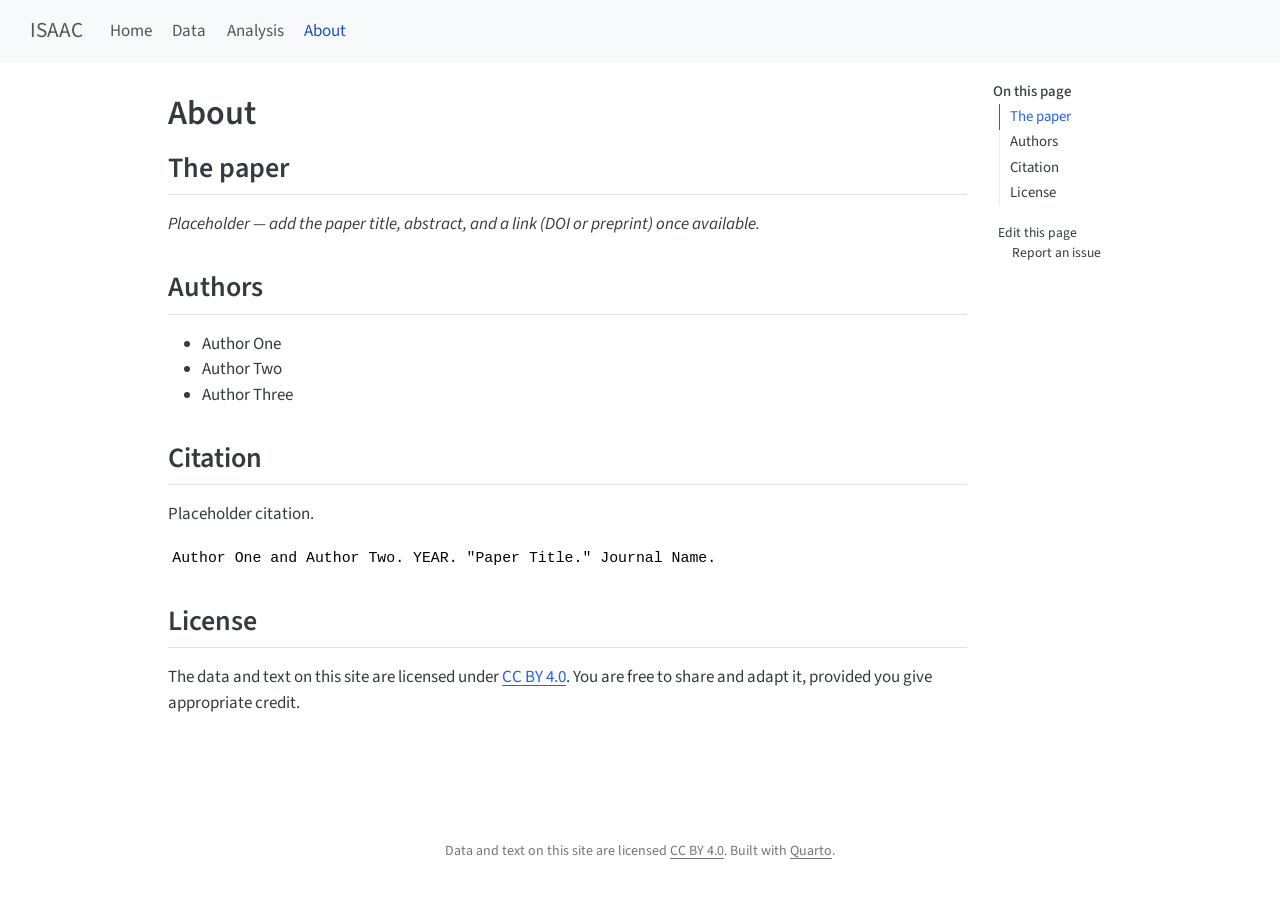
==== about.html @ baa16185 "Built site for gh-pages" ====
<!DOCTYPE html>
<html xmlns="http://www.w3.org/1999/xhtml" lang="en" xml:lang="en"><head>

<meta charset="utf-8">
<meta name="generator" content="quarto-1.10.19">

<meta name="viewport" content="width=device-width, initial-scale=1.0, user-scalable=yes">


<title>About – ISAAC</title>
<style>
/* Default styles provided by pandoc.
** See https://pandoc.org/MANUAL.html#variables-for-html for config info.
*/
span.smallcaps{font-variant: small-caps;}
div.columns{display: flex; gap: 1.5em;}
div.column{flex: auto;}
@media screen {
div.columns{gap: min(4vw, 1.5em);}
div.column{overflow-x: auto;}
}
div.hanging-indent{margin-left: 1.5em; text-indent: -1.5em;}
ul.task-list{list-style: none;}
ul.task-list li input[type="checkbox"] {
  width: 0.8em;
  margin: 0 0.8em 0.2em -1em; /* quarto-specific, see https://github.com/quarto-dev/quarto-cli/issues/4556 */ 
  vertical-align: middle;
}
</style>


<script src="site_libs/quarto-nav/quarto-nav.js"></script>
<script src="site_libs/quarto-nav/headroom.min.js"></script>
<script src="site_libs/clipboard/clipboard.min.js"></script>
<script src="site_libs/quarto-search/autocomplete.umd.js"></script>
<script src="site_libs/quarto-search/fuse.min.js"></script>
<script src="site_libs/quarto-search/quarto-search.js"></script>
<meta name="quarto:offset" content="./">
<script src="site_libs/quarto-html/quarto.js" type="module"></script>
<script src="site_libs/quarto-html/tabsets/tabsets.js" type="module"></script>
<script src="site_libs/quarto-html/popper.min.js"></script>
<script src="site_libs/quarto-html/tippy.umd.min.js"></script>
<script src="site_libs/quarto-html/anchor.min.js"></script>
<link href="site_libs/quarto-html/tippy.css" rel="stylesheet">
<link href="site_libs/quarto-html/quarto-syntax-highlighting-bf27225e3a48a9273f3daa8f8e829971.css" rel="stylesheet" id="quarto-text-highlighting-styles">
<script src="site_libs/bootstrap/bootstrap.min.js"></script>
<link href="site_libs/bootstrap/bootstrap-icons.css" rel="stylesheet">
<link href="site_libs/bootstrap/bootstrap-a14d652b86e00f03abd5043129e363d4.min.css" rel="stylesheet" append-hash="true" id="quarto-bootstrap" data-mode="light">
<script id="quarto-search-options" type="application/json">{
  "location": "navbar",
  "copy-button": false,
  "collapse-after": 3,
  "panel-placement": "end",
  "type": "overlay",
  "limit": 50,
  "keyboard-shortcut": [
    "f",
    "/",
    "s"
  ],
  "show-item-context": false,
  "language": {
    "search-no-results-text": "No results",
    "search-matching-documents-text": "matching documents",
    "search-copy-link-title": "Copy link to search",
    "search-hide-matches-text": "Hide additional matches",
    "search-more-match-text": "more match in this document",
    "search-more-matches-text": "more matches in this document",
    "search-clear-button-title": "Clear",
    "search-text-placeholder": "",
    "search-detached-cancel-button-title": "Cancel",
    "search-submit-button-title": "Submit",
    "search-label": "Search"
  }
}</script>


<link rel="stylesheet" href="styles.css">
</head>

<body class="nav-fixed quarto-light">

<div id="quarto-search-results"></div>
  <header id="quarto-header" class="headroom fixed-top">
    <nav class="navbar navbar-expand-lg " data-bs-theme="dark">
      <div class="navbar-container container-fluid">
      <div class="navbar-brand-container mx-auto">
    <a class="navbar-brand" href="./index.html">
    <span class="navbar-title">ISAAC</span>
    </a>
  </div>
            <div id="quarto-search" class="" title="Search"></div>
          <button class="navbar-toggler" type="button" data-bs-toggle="collapse" data-bs-target="#navbarCollapse" aria-controls="navbarCollapse" role="menu" aria-expanded="false" aria-label="Toggle navigation" onclick="if (window.quartoToggleHeadroom) { window.quartoToggleHeadroom(); }">
  <span class="navbar-toggler-icon"></span>
</button>
          <div class="collapse navbar-collapse" id="navbarCollapse">
            <ul class="navbar-nav navbar-nav-scroll me-auto">
  <li class="nav-item">
    <a class="nav-link" href="./index.html"> 
<span class="menu-text">Home</span></a>
  </li>  
  <li class="nav-item">
    <a class="nav-link" href="./data.html"> 
<span class="menu-text">Data</span></a>
  </li>  
  <li class="nav-item">
    <a class="nav-link" href="./analysis.html"> 
<span class="menu-text">Analysis</span></a>
  </li>  
  <li class="nav-item">
    <a class="nav-link active" href="./about.html" aria-current="page"> 
<span class="menu-text">About</span></a>
  </li>  
</ul>
            <ul class="navbar-nav navbar-nav-scroll ms-auto">
  <li class="nav-item compact">
    <a class="nav-link" href="https://github.com/KevinNavarreteParra/isaac_data"> <i class="bi bi-github" role="img" aria-label="GitHub repository">
</i> 
<span class="menu-text"></span></a>
  </li>  
</ul>
          </div> <!-- /navcollapse -->
            <div class="quarto-navbar-tools">
</div>
      </div> <!-- /container-fluid -->
    </nav>
</header>
<!-- content -->
<div id="quarto-content" class="quarto-container page-columns page-rows-contents page-layout-article page-navbar">
<!-- sidebar -->
<!-- margin-sidebar -->
    <div id="quarto-margin-sidebar" class="sidebar margin-sidebar">
        <nav id="TOC" role="doc-toc" class="toc-active">
    <h2 id="toc-title">On this page</h2>
   
  <ul>
  <li><a href="#the-paper" id="toc-the-paper" class="nav-link active" data-scroll-target="#the-paper">The paper</a></li>
  <li><a href="#authors" id="toc-authors" class="nav-link" data-scroll-target="#authors">Authors</a></li>
  <li><a href="#citation" id="toc-citation" class="nav-link" data-scroll-target="#citation">Citation</a></li>
  <li><a href="#license" id="toc-license" class="nav-link" data-scroll-target="#license">License</a></li>
  </ul>
<div class="toc-actions"><ul><li><a href="https://github.com/isaac-dataset/isaac-dataset.github.io/edit/main/about.qmd" class="toc-action"><i class="bi bi-github"></i>Edit this page</a></li><li><a href="https://github.com/isaac-dataset/isaac-dataset.github.io/issues/new" class="toc-action"><i class="bi empty"></i>Report an issue</a></li></ul></div></nav>
    </div>
<!-- main -->
<main class="content" id="quarto-document-content">

<header id="title-block-header" class="quarto-title-block default">
<div class="quarto-title">
<h1 class="title">About</h1>
</div>



<div class="quarto-title-meta">

    
  
    
  </div>
  


</header>


<section id="the-paper" class="level2">
<h2 class="anchored" data-anchor-id="the-paper">The paper</h2>
<p><em>Placeholder — add the paper title, abstract, and a link (DOI or preprint) once available.</em></p>
</section>
<section id="authors" class="level2">
<h2 class="anchored" data-anchor-id="authors">Authors</h2>
<ul>
<li>Author One</li>
<li>Author Two</li>
<li>Author Three</li>
</ul>
</section>
<section id="citation" class="level2">
<h2 class="anchored" data-anchor-id="citation">Citation</h2>
<p>Placeholder citation.</p>
<pre><code>Author One and Author Two. YEAR. "Paper Title." Journal Name.</code></pre>
</section>
<section id="license" class="level2">
<h2 class="anchored" data-anchor-id="license">License</h2>
<p>The data and text on this site are licensed under <a href="https://creativecommons.org/licenses/by/4.0/">CC BY 4.0</a>. You are free to share and adapt it, provided you give appropriate credit.</p>


</section>

</main> <!-- /main -->
<script id="quarto-html-after-body" type="application/javascript">
  window.document.addEventListener("DOMContentLoaded", function (event) {
    const icon = "";
    const anchorJS = new window.AnchorJS();
    anchorJS.options = {
      placement: 'right',
      icon: icon
    };
    anchorJS.add('.anchored');
    const isCodeAnnotation = (el) => {
      for (const clz of el.classList) {
        if (clz.startsWith('code-annotation-')) {                     
          return true;
        }
      }
      return false;
    }
    const onCopySuccess = function(e) {
      // button target
      const button = e.trigger;
      // don't keep focus
      button.blur();
      // flash "checked"
      button.classList.add('code-copy-button-checked');
      var currentTitle = button.getAttribute("title");
      button.setAttribute("title", "Copied!");
      let tooltip;
      if (window.bootstrap) {
        button.setAttribute("data-bs-toggle", "tooltip");
        button.setAttribute("data-bs-placement", "left");
        button.setAttribute("data-bs-title", "Copied!");
        tooltip = new bootstrap.Tooltip(button, 
          { trigger: "manual", 
            customClass: "code-copy-button-tooltip",
            offset: [0, -8]});
        tooltip.show();    
      }
      setTimeout(function() {
        if (tooltip) {
          tooltip.hide();
          button.removeAttribute("data-bs-title");
          button.removeAttribute("data-bs-toggle");
          button.removeAttribute("data-bs-placement");
        }
        button.setAttribute("title", currentTitle);
        button.classList.remove('code-copy-button-checked');
      }, 1000);
      // clear code selection
      e.clearSelection();
    }
    const getTextToCopy = function(trigger) {
      const outerScaffold = trigger.parentElement.cloneNode(true);
      const codeEl = outerScaffold.querySelector('code');
      for (const childEl of codeEl.children) {
        if (isCodeAnnotation(childEl)) {
          childEl.remove();
        }
      }
      return codeEl.innerText;
    }
    const clipboard = new window.ClipboardJS('.code-copy-button:not([data-in-quarto-modal])', {
      text: getTextToCopy
    });
    clipboard.on('success', onCopySuccess);
    if (window.document.getElementById('quarto-embedded-source-code-modal')) {
      const clipboardModal = new window.ClipboardJS('.code-copy-button[data-in-quarto-modal]', {
        text: getTextToCopy,
        container: window.document.getElementById('quarto-embedded-source-code-modal')
      });
      clipboardModal.on('success', onCopySuccess);
    }
      var localhostRegex = new RegExp(/^(?:http|https):\/\/localhost\:?[0-9]*\//);
      var mailtoRegex = new RegExp(/^mailto:/);
        var filterRegex = new RegExp("https:\/\/isaac-dataset\.github\.io\/");
      var isInternal = (href) => {
          return filterRegex.test(href) || localhostRegex.test(href) || mailtoRegex.test(href);
      }
      // Inspect non-navigation links and adorn them if external
     var links = window.document.querySelectorAll('a[href]:not(.nav-link):not(.navbar-brand):not(.toc-action):not(.sidebar-link):not(.sidebar-item-toggle):not(.pagination-link):not(.no-external):not([aria-hidden]):not(.dropdown-item):not(.quarto-navigation-tool):not(.about-link)');
      for (var i=0; i<links.length; i++) {
        const link = links[i];
        if (!isInternal(link.href)) {
          // undo the damage that might have been done by quarto-nav.js in the case of
          // links that we want to consider external
          if (link.dataset.originalHref !== undefined) {
            link.href = link.dataset.originalHref;
          }
        }
      }
    function tippyHover(el, contentFn, onTriggerFn, onUntriggerFn) {
      const config = {
        allowHTML: true,
        maxWidth: 500,
        delay: 100,
        arrow: false,
        appendTo: function(el) {
            return el.parentElement;
        },
        interactive: true,
        interactiveBorder: 10,
        theme: 'quarto',
        placement: 'bottom-start',
      };
      if (contentFn) {
        config.content = contentFn;
      }
      if (onTriggerFn) {
        config.onTrigger = onTriggerFn;
      }
      if (onUntriggerFn) {
        config.onUntrigger = onUntriggerFn;
      }
      window.tippy(el, config); 
    }
    const noterefs = window.document.querySelectorAll('a[role="doc-noteref"]');
    for (var i=0; i<noterefs.length; i++) {
      const ref = noterefs[i];
      tippyHover(ref, function() {
        // use id or data attribute instead here
        let href = ref.getAttribute('data-footnote-href') || ref.getAttribute('href');
        try { href = new URL(href).hash; } catch {}
        const id = href.replace(/^#\/?/, "");
        const note = window.document.getElementById(id);
        if (note) {
          return note.innerHTML;
        } else {
          return "";
        }
      });
    }
    const xrefs = window.document.querySelectorAll('a.quarto-xref');
    const processXRef = (id, note) => {
      // Strip column container classes
      const stripColumnClz = (el) => {
        el.classList.remove("page-full", "page-columns");
        if (el.children) {
          for (const child of el.children) {
            stripColumnClz(child);
          }
        }
      }
      stripColumnClz(note)
      if (id === null || id.startsWith('sec-')) {
        // Special case sections, only their first couple elements
        const container = document.createElement("div");
        if (note.children && note.children.length > 2) {
          container.appendChild(note.children[0].cloneNode(true));
          for (let i = 1; i < note.children.length; i++) {
            const child = note.children[i];
            if (child.tagName === "P" && child.innerText === "") {
              continue;
            } else {
              container.appendChild(child.cloneNode(true));
              break;
            }
          }
          if (window.Quarto?.typesetMath) {
            window.Quarto.typesetMath(container);
          }
          return container.innerHTML
        } else {
          if (window.Quarto?.typesetMath) {
            window.Quarto.typesetMath(note);
          }
          return note.innerHTML;
        }
      } else {
        // Remove any anchor links if they are present
        const anchorLink = note.querySelector('a.anchorjs-link');
        if (anchorLink) {
          anchorLink.remove();
        }
        if (window.Quarto?.typesetMath) {
          window.Quarto.typesetMath(note);
        }
        if (note.classList.contains("callout")) {
          return note.outerHTML;
        } else {
          return note.innerHTML;
        }
      }
    }
    for (var i=0; i<xrefs.length; i++) {
      const xref = xrefs[i];
      tippyHover(xref, undefined, function(instance) {
        instance.disable();
        let url = xref.getAttribute('href');
        let hash = undefined; 
        if (url.startsWith('#')) {
          hash = url;
        } else {
          try { hash = new URL(url).hash; } catch {}
        }
        if (hash) {
          const id = hash.replace(/^#\/?/, "");
          const note = window.document.getElementById(id);
          if (note !== null) {
            try {
              const html = processXRef(id, note.cloneNode(true));
              instance.setContent(html);
            } finally {
              instance.enable();
              instance.show();
            }
          } else {
            // See if we can fetch this
            fetch(url.split('#')[0])
            .then(res => res.text())
            .then(html => {
              const parser = new DOMParser();
              const htmlDoc = parser.parseFromString(html, "text/html");
              const note = htmlDoc.getElementById(id);
              if (note !== null) {
                const html = processXRef(id, note);
                instance.setContent(html);
              } 
            }).finally(() => {
              instance.enable();
              instance.show();
            });
          }
        } else {
          // See if we can fetch a full url (with no hash to target)
          // This is a special case and we should probably do some content thinning / targeting
          fetch(url)
          .then(res => res.text())
          .then(html => {
            const parser = new DOMParser();
            const htmlDoc = parser.parseFromString(html, "text/html");
            const note = htmlDoc.querySelector('main.content');
            if (note !== null) {
              // This should only happen for chapter cross references
              // (since there is no id in the URL)
              // remove the first header
              if (note.children.length > 0 && note.children[0].tagName === "HEADER") {
                note.children[0].remove();
              }
              const html = processXRef(null, note);
              instance.setContent(html);
            } 
          }).finally(() => {
            instance.enable();
            instance.show();
          });
        }
      }, function(instance) {
      });
    }
        let selectedAnnoteEl;
        const selectorForAnnotation = ( cell, annotation) => {
          let cellAttr = 'data-code-cell="' + cell + '"';
          let lineAttr = 'data-code-annotation="' +  annotation + '"';
          const selector = 'span[' + cellAttr + '][' + lineAttr + ']';
          return selector;
        }
        const selectCodeLines = (annoteEl) => {
          const doc = window.document;
          const targetCell = annoteEl.getAttribute("data-target-cell");
          const targetAnnotation = annoteEl.getAttribute("data-target-annotation");
          const annoteSpan = window.document.querySelector(selectorForAnnotation(targetCell, targetAnnotation));
          const lines = annoteSpan.getAttribute("data-code-lines").split(",");
          const lineIds = lines.map((line) => {
            return targetCell + "-" + line;
          })
          let top = null;
          let height = null;
          let parent = null;
          if (lineIds.length > 0) {
              //compute the position of the single el (top and bottom and make a div)
              const el = window.document.getElementById(lineIds[0]);
              top = el.offsetTop;
              height = el.offsetHeight;
              parent = el.parentElement.parentElement;
            if (lineIds.length > 1) {
              const lastEl = window.document.getElementById(lineIds[lineIds.length - 1]);
              const bottom = lastEl.offsetTop + lastEl.offsetHeight;
              height = bottom - top;
            }
            if (top !== null && height !== null && parent !== null) {
              // cook up a div (if necessary) and position it 
              let div = window.document.getElementById("code-annotation-line-highlight");
              if (div === null) {
                div = window.document.createElement("div");
                div.setAttribute("id", "code-annotation-line-highlight");
                div.style.position = 'absolute';
                parent.appendChild(div);
              }
              div.style.top = top - 2 + "px";
              div.style.height = height + 4 + "px";
              div.style.left = 0;
              let gutterDiv = window.document.getElementById("code-annotation-line-highlight-gutter");
              if (gutterDiv === null) {
                gutterDiv = window.document.createElement("div");
                gutterDiv.setAttribute("id", "code-annotation-line-highlight-gutter");
                gutterDiv.style.position = 'absolute';
                const codeCell = window.document.getElementById(targetCell);
                const gutter = codeCell.querySelector('.code-annotation-gutter');
                gutter.appendChild(gutterDiv);
              }
              gutterDiv.style.top = top - 2 + "px";
              gutterDiv.style.height = height + 4 + "px";
            }
            selectedAnnoteEl = annoteEl;
          }
        };
        const unselectCodeLines = () => {
          const elementsIds = ["code-annotation-line-highlight", "code-annotation-line-highlight-gutter"];
          elementsIds.forEach((elId) => {
            const div = window.document.getElementById(elId);
            if (div) {
              div.remove();
            }
          });
          selectedAnnoteEl = undefined;
        };
          // Handle positioning of the toggle
      window.addEventListener(
        "resize",
        throttle(() => {
          elRect = undefined;
          if (selectedAnnoteEl) {
            selectCodeLines(selectedAnnoteEl);
          }
        }, 10)
      );
      function throttle(fn, ms) {
      let throttle = false;
      let timer;
        return (...args) => {
          if(!throttle) { // first call gets through
              fn.apply(this, args);
              throttle = true;
          } else { // all the others get throttled
              if(timer) clearTimeout(timer); // cancel #2
              timer = setTimeout(() => {
                fn.apply(this, args);
                timer = throttle = false;
              }, ms);
          }
        };
      }
        // Attach click handler to the DT
        const annoteDls = window.document.querySelectorAll('dt[data-target-cell]');
        for (const annoteDlNode of annoteDls) {
          annoteDlNode.addEventListener('click', (event) => {
            const clickedEl = event.target;
            if (clickedEl !== selectedAnnoteEl) {
              unselectCodeLines();
              const activeEl = window.document.querySelector('dt[data-target-cell].code-annotation-active');
              if (activeEl) {
                activeEl.classList.remove('code-annotation-active');
              }
              selectCodeLines(clickedEl);
              clickedEl.classList.add('code-annotation-active');
            } else {
              // Unselect the line
              unselectCodeLines();
              clickedEl.classList.remove('code-annotation-active');
            }
          });
        }
    const findCites = (el) => {
      const parentEl = el.parentElement;
      if (parentEl) {
        const cites = parentEl.dataset.cites;
        if (cites) {
          return {
            el,
            cites: cites.split(' ')
          };
        } else {
          return findCites(el.parentElement)
        }
      } else {
        return undefined;
      }
    };
    var bibliorefs = window.document.querySelectorAll('a[role="doc-biblioref"]');
    for (var i=0; i<bibliorefs.length; i++) {
      const ref = bibliorefs[i];
      const citeInfo = findCites(ref);
      if (citeInfo) {
        tippyHover(citeInfo.el, function() {
          var popup = window.document.createElement('div');
          citeInfo.cites.forEach(function(cite) {
            var citeDiv = window.document.createElement('div');
            citeDiv.classList.add('hanging-indent');
            citeDiv.classList.add('csl-entry');
            var biblioDiv = window.document.getElementById('ref-' + cite);
            if (biblioDiv) {
              citeDiv.innerHTML = biblioDiv.innerHTML;
            }
            popup.appendChild(citeDiv);
          });
          return popup.innerHTML;
        });
      }
    }
  });
  </script>
</div> <!-- /content -->
<footer class="footer">
  <div class="nav-footer">
    <div class="nav-footer-left">
      &nbsp;
    </div>   
    <div class="nav-footer-center">
<p>Data and text on this site are licensed <a href="https://creativecommons.org/licenses/by/4.0/">CC BY 4.0</a>. Built with <a href="https://quarto.org">Quarto</a>.</p>
<div class="toc-actions d-sm-block d-md-none"><ul><li><a href="https://github.com/isaac-dataset/isaac-dataset.github.io/edit/main/about.qmd" class="toc-action"><i class="bi bi-github"></i>Edit this page</a></li><li><a href="https://github.com/isaac-dataset/isaac-dataset.github.io/issues/new" class="toc-action"><i class="bi empty"></i>Report an issue</a></li></ul></div></div>
    <div class="nav-footer-right">
      &nbsp;
    </div>
  </div>
</footer>




</body></html>
---- site_libs/quarto-html/quarto-syntax-highlighting-bf27225e3a48a9273f3daa8f8e829971.css ----
/* quarto syntax highlight colors */
:root {
  --quarto-hl-ot-color: #003B4F;
  --quarto-hl-at-color: #657422;
  --quarto-hl-ss-color: #20794D;
  --quarto-hl-an-color: #5E5E5E;
  --quarto-hl-fu-color: #4758AB;
  --quarto-hl-st-color: #20794D;
  --quarto-hl-cf-color: #003B4F;
  --quarto-hl-op-color: #5E5E5E;
  --quarto-hl-er-color: #AD0000;
  --quarto-hl-bn-color: #AD0000;
  --quarto-hl-al-color: #AD0000;
  --quarto-hl-va-color: #111111;
  --quarto-hl-bu-color: inherit;
  --quarto-hl-ex-color: inherit;
  --quarto-hl-pp-color: #AD0000;
  --quarto-hl-in-color: #5E5E5E;
  --quarto-hl-vs-color: #20794D;
  --quarto-hl-wa-color: #5E5E5E;
  --quarto-hl-do-color: #5E5E5E;
  --quarto-hl-im-color: #00769E;
  --quarto-hl-ch-color: #20794D;
  --quarto-hl-dt-color: #AD0000;
  --quarto-hl-fl-color: #AD0000;
  --quarto-hl-co-color: #5E5E5E;
  --quarto-hl-cv-color: #5E5E5E;
  --quarto-hl-cn-color: #8f5902;
  --quarto-hl-sc-color: #5E5E5E;
  --quarto-hl-dv-color: #AD0000;
  --quarto-hl-kw-color: #003B4F;
}

/* other quarto variables */
:root {
  --quarto-font-monospace: SFMono-Regular, Menlo, Monaco, Consolas, "Liberation Mono", "Courier New", monospace;
}

/* syntax highlight based on Pandoc's rules */
pre > code.sourceCode > span {
  color: #003B4F;
}

code.sourceCode > span {
  color: #003B4F;
}

div.sourceCode,
div.sourceCode pre.sourceCode {
  color: #003B4F;
}

/* Normal */
code span {
  color: #003B4F;
}

/* Alert */
code span.al {
  color: #AD0000;
  font-style: inherit;
}

/* Annotation */
code span.an {
  color: #5E5E5E;
  font-style: inherit;
}

/* Attribute */
code span.at {
  color: #657422;
  font-style: inherit;
}

/* BaseN */
code span.bn {
  color: #AD0000;
  font-style: inherit;
}

/* BuiltIn */
code span.bu {
  font-style: inherit;
}

/* ControlFlow */
code span.cf {
  color: #003B4F;
  font-weight: bold;
  font-style: inherit;
}

/* Char */
code span.ch {
  color: #20794D;
  font-style: inherit;
}

/* Constant */
code span.cn {
  color: #8f5902;
  font-style: inherit;
}

/* Comment */
code span.co {
  color: #5E5E5E;
  font-style: inherit;
}

/* CommentVar */
code span.cv {
  color: #5E5E5E;
  font-style: italic;
}

/* Documentation */
code span.do {
  color: #5E5E5E;
  font-style: italic;
}

/* DataType */
code span.dt {
  color: #AD0000;
  font-style: inherit;
}

/* DecVal */
code span.dv {
  color: #AD0000;
  font-style: inherit;
}

/* Error */
code span.er {
  color: #AD0000;
  font-style: inherit;
}

/* Extension */
code span.ex {
  font-style: inherit;
}

/* Float */
code span.fl {
  color: #AD0000;
  font-style: inherit;
}

/* Function */
code span.fu {
  color: #4758AB;
  font-style: inherit;
}

/* Import */
code span.im {
  color: #00769E;
  font-style: inherit;
}

/* Information */
code span.in {
  color: #5E5E5E;
  font-style: inherit;
}

/* Keyword */
code span.kw {
  color: #003B4F;
  font-weight: bold;
  font-style: inherit;
}

/* Operator */
code span.op {
  color: #5E5E5E;
  font-style: inherit;
}

/* Other */
code span.ot {
  color: #003B4F;
  font-style: inherit;
}

/* Preprocessor */
code span.pp {
  color: #AD0000;
  font-style: inherit;
}

/* SpecialChar */
code span.sc {
  color: #5E5E5E;
  font-style: inherit;
}

/* SpecialString */
code span.ss {
  color: #20794D;
  font-style: inherit;
}

/* String */
code span.st {
  color: #20794D;
  font-style: inherit;
}

/* Variable */
code span.va {
  color: #111111;
  font-style: inherit;
}

/* VerbatimString */
code span.vs {
  color: #20794D;
  font-style: inherit;
}

/* Warning */
code span.wa {
  color: #5E5E5E;
  font-style: italic;
}

.prevent-inlining {
  content: "</";
}

/*# sourceMappingURL=8be38f48d34c45af72792cbd699585e7.css.map */
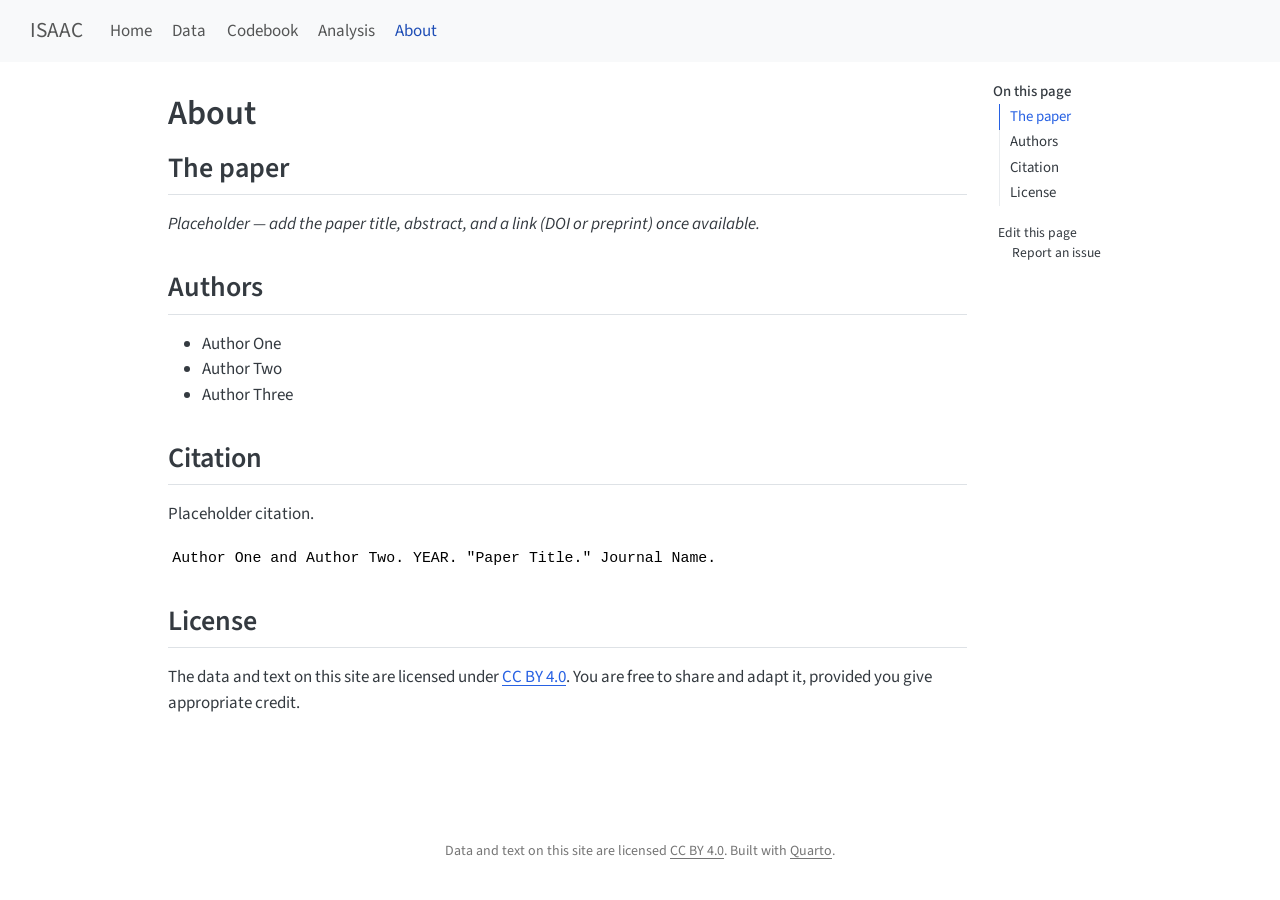
==== commit bcd30f1a: "Built site for gh-pages" ====
--- a/about.html
+++ b/about.html
@@ -104,6 +104,10 @@
 <span class="menu-text">Data</span></a>
   </li>  
   <li class="nav-item">
+    <a class="nav-link" href="./codebook.html"> 
+<span class="menu-text">Codebook</span></a>
+  </li>  
+  <li class="nav-item">
     <a class="nav-link" href="./analysis.html"> 
 <span class="menu-text">Analysis</span></a>
   </li>  
@@ -114,7 +118,7 @@
 </ul>
             <ul class="navbar-nav navbar-nav-scroll ms-auto">
   <li class="nav-item compact">
-    <a class="nav-link" href="https://github.com/KevinNavarreteParra/isaac_data"> <i class="bi bi-github" role="img" aria-label="GitHub repository">
+    <a class="nav-link" href="https://github.com/isaac-dataset/isaac-dataset.github.io"> <i class="bi bi-github" role="img" aria-label="GitHub repository">
 </i> 
 <span class="menu-text"></span></a>
   </li>  
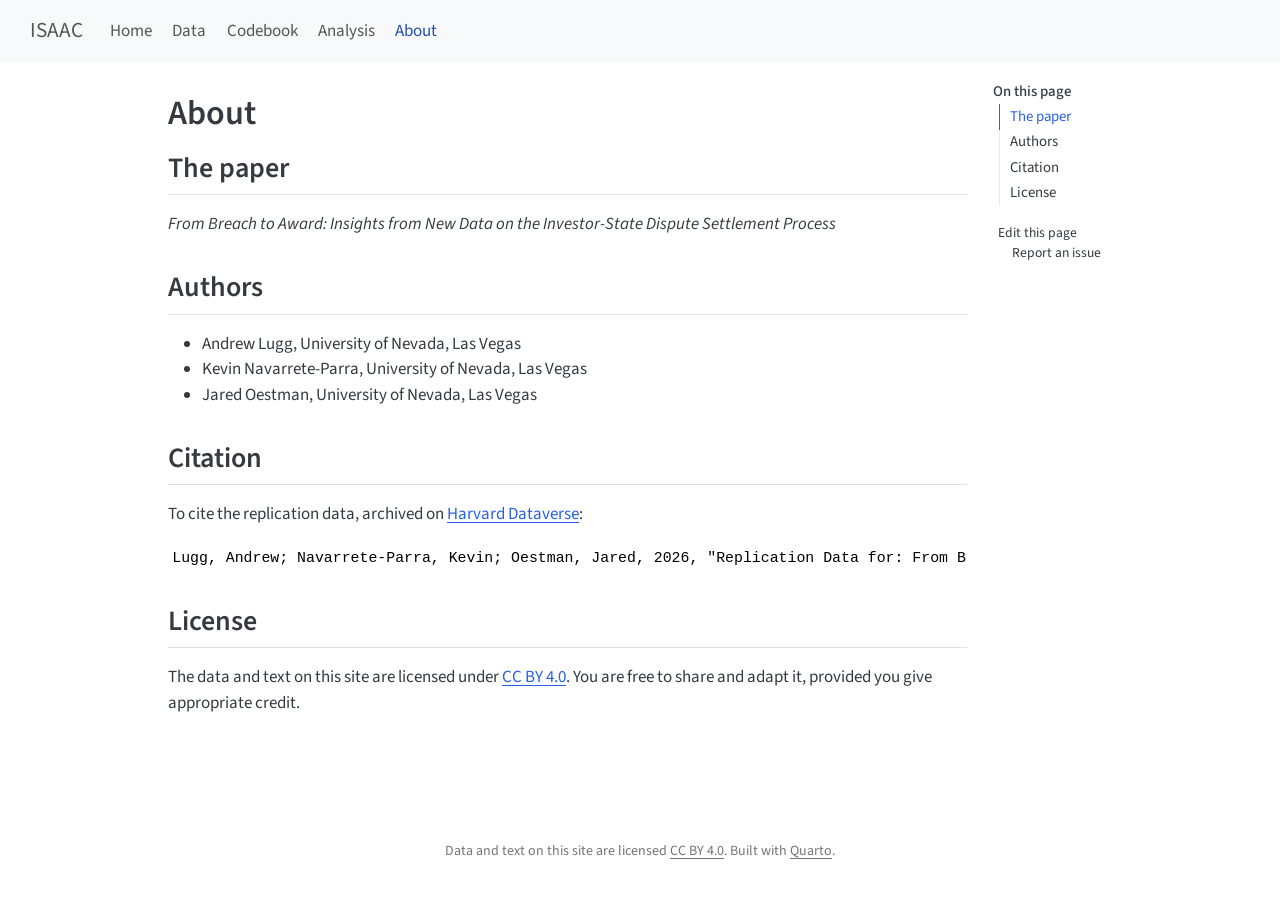
==== commit b5ceb5ab: "Built site for gh-pages" ====
--- a/about.html
+++ b/about.html
@@ -169,20 +169,20 @@
 
 <section id="the-paper" class="level2">
 <h2 class="anchored" data-anchor-id="the-paper">The paper</h2>
-<p><em>Placeholder — add the paper title, abstract, and a link (DOI or preprint) once available.</em></p>
+<p><em>From Breach to Award: Insights from New Data on the Investor-State Dispute Settlement Process</em></p>
 </section>
 <section id="authors" class="level2">
 <h2 class="anchored" data-anchor-id="authors">Authors</h2>
 <ul>
-<li>Author One</li>
-<li>Author Two</li>
-<li>Author Three</li>
+<li>Andrew Lugg, University of Nevada, Las Vegas</li>
+<li>Kevin Navarrete-Parra, University of Nevada, Las Vegas</li>
+<li>Jared Oestman, University of Nevada, Las Vegas</li>
 </ul>
 </section>
 <section id="citation" class="level2">
 <h2 class="anchored" data-anchor-id="citation">Citation</h2>
-<p>Placeholder citation.</p>
-<pre><code>Author One and Author Two. YEAR. "Paper Title." Journal Name.</code></pre>
+<p>To cite the replication data, archived on <a href="https://doi.org/10.7910/DVN/EGOICA">Harvard Dataverse</a>:</p>
+<pre><code>Lugg, Andrew; Navarrete-Parra, Kevin; Oestman, Jared, 2026, "Replication Data for: From Breach to Award: Insights from New Data on the Investor-State Dispute Settlement Process", https://doi.org/10.7910/DVN/EGOICA, Harvard Dataverse, V1</code></pre>
 </section>
 <section id="license" class="level2">
 <h2 class="anchored" data-anchor-id="license">License</h2>
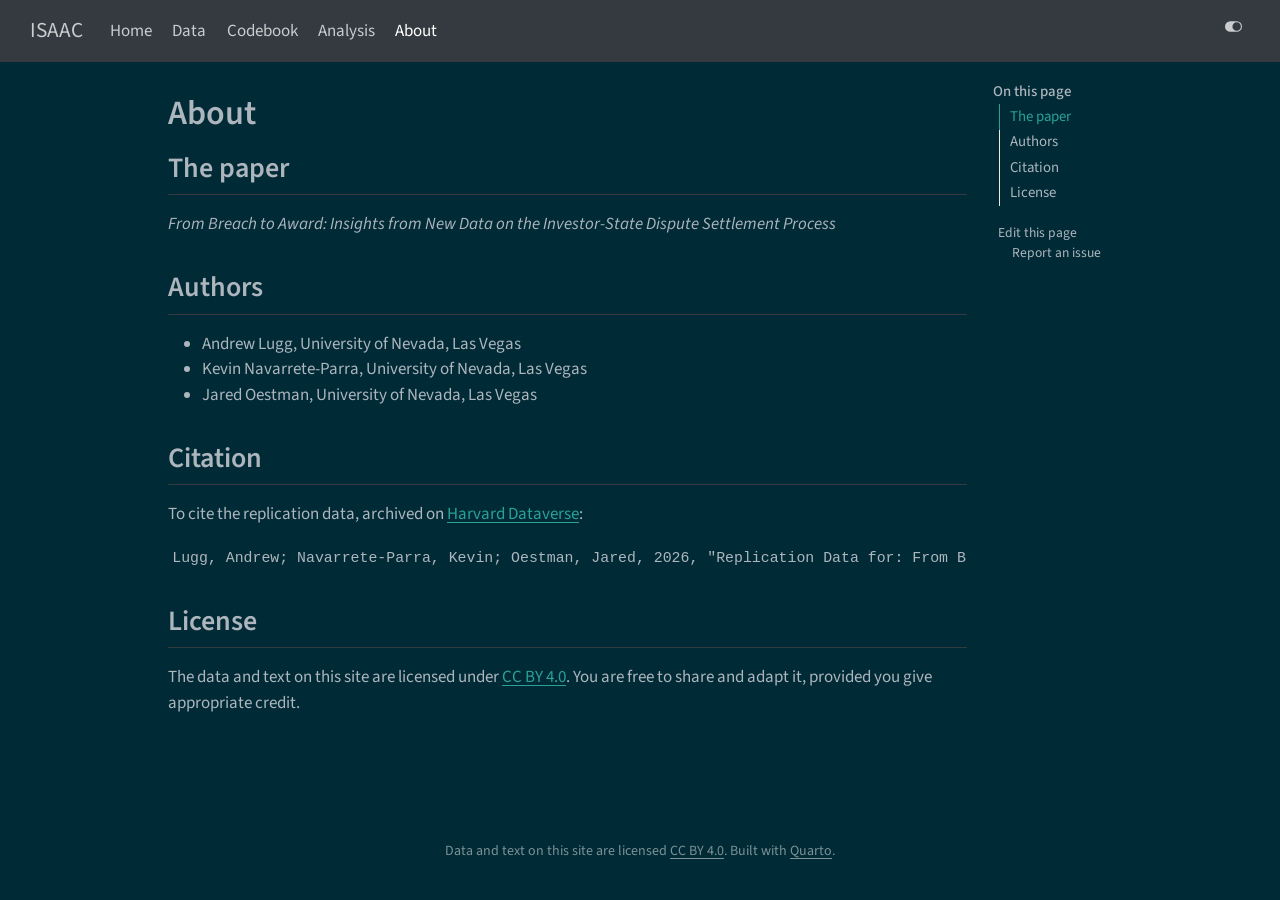
==== commit ea33cf24: "Built site for gh-pages" ====
--- a/about.html
+++ b/about.html
@@ -42,10 +42,12 @@
 <script src="site_libs/quarto-html/tippy.umd.min.js"></script>
 <script src="site_libs/quarto-html/anchor.min.js"></script>
 <link href="site_libs/quarto-html/tippy.css" rel="stylesheet">
-<link href="site_libs/quarto-html/quarto-syntax-highlighting-bf27225e3a48a9273f3daa8f8e829971.css" rel="stylesheet" id="quarto-text-highlighting-styles">
+<link href="site_libs/quarto-html/quarto-syntax-highlighting-bf27225e3a48a9273f3daa8f8e829971.css" rel="stylesheet" class="quarto-color-scheme" id="quarto-text-highlighting-styles">
+<link href="site_libs/quarto-html/quarto-syntax-highlighting-dark-b626d73c4c936ccc3cb08be7d45d1df6.css" rel="stylesheet" class="quarto-color-scheme quarto-color-alternate" id="quarto-text-highlighting-styles">
 <script src="site_libs/bootstrap/bootstrap.min.js"></script>
 <link href="site_libs/bootstrap/bootstrap-icons.css" rel="stylesheet">
-<link href="site_libs/bootstrap/bootstrap-a14d652b86e00f03abd5043129e363d4.min.css" rel="stylesheet" append-hash="true" id="quarto-bootstrap" data-mode="light">
+<link href="site_libs/bootstrap/bootstrap-a14d652b86e00f03abd5043129e363d4.min.css" rel="stylesheet" append-hash="true" class="quarto-color-scheme" id="quarto-bootstrap" data-mode="light">
+<link href="site_libs/bootstrap/bootstrap-dark-9a0473249bd8761406e753fb908c070d.min.css" rel="stylesheet" append-hash="true" class="quarto-color-scheme quarto-color-alternate" id="quarto-bootstrap" data-mode="dark">
 <script id="quarto-search-options" type="application/json">{
   "location": "navbar",
   "copy-button": false,
@@ -78,7 +80,167 @@
 <link rel="stylesheet" href="styles.css">
 </head>
 
-<body class="nav-fixed quarto-light">
+<body class="nav-fixed quarto-dark"><script id="quarto-html-before-body" type="application/javascript">
+    const toggleBodyColorMode = (bsSheetEl) => {
+      const mode = bsSheetEl.getAttribute("data-mode");
+      const bodyEl = window.document.querySelector("body");
+      if (mode === "dark") {
+        bodyEl.classList.add("quarto-dark");
+        bodyEl.classList.remove("quarto-light");
+      } else {
+        bodyEl.classList.add("quarto-light");
+        bodyEl.classList.remove("quarto-dark");
+      }
+    }
+    const toggleBodyColorPrimary = () => {
+      const bsSheetEl = window.document.querySelector("link#quarto-bootstrap:not([rel=disabled-stylesheet])");
+      if (bsSheetEl) {
+        toggleBodyColorMode(bsSheetEl);
+      }
+    }
+    const setColorSchemeToggle = (alternate) => {
+      const toggles = window.document.querySelectorAll('.quarto-color-scheme-toggle');
+      for (let i=0; i < toggles.length; i++) {
+        const toggle = toggles[i];
+        if (toggle) {
+          if (alternate) {
+            toggle.classList.add("alternate");
+          } else {
+            toggle.classList.remove("alternate");
+          }
+        }
+      }
+    };
+    const toggleColorMode = (alternate) => {
+      // Switch the stylesheets
+      const primaryStylesheets = window.document.querySelectorAll('link.quarto-color-scheme:not(.quarto-color-alternate)');
+      const alternateStylesheets = window.document.querySelectorAll('link.quarto-color-scheme.quarto-color-alternate');
+      manageTransitions('#quarto-margin-sidebar .nav-link', false);
+      if (alternate) {
+        // note: dark is layered on light, we don't disable primary!
+        enableStylesheet(alternateStylesheets);
+        for (const sheetNode of alternateStylesheets) {
+          if (sheetNode.id === "quarto-bootstrap") {
+            toggleBodyColorMode(sheetNode);
+          }
+        }
+      } else {
+        disableStylesheet(alternateStylesheets);
+        enableStylesheet(primaryStylesheets)
+        toggleBodyColorPrimary();
+      }
+      manageTransitions('#quarto-margin-sidebar .nav-link', true);
+      // Switch the toggles
+      setColorSchemeToggle(alternate)
+      // Hack to workaround the fact that safari doesn't
+      // properly recolor the scrollbar when toggling (#1455)
+      if (navigator.userAgent.indexOf('Safari') > 0 && navigator.userAgent.indexOf('Chrome') == -1) {
+        manageTransitions("body", false);
+        window.scrollTo(0, 1);
+        setTimeout(() => {
+          window.scrollTo(0, 0);
+          manageTransitions("body", true);
+        }, 40);
+      }
+    }
+    const disableStylesheet = (stylesheets) => {
+      for (let i=0; i < stylesheets.length; i++) {
+        const stylesheet = stylesheets[i];
+        stylesheet.rel = 'disabled-stylesheet';
+      }
+    }
+    const enableStylesheet = (stylesheets) => {
+      for (let i=0; i < stylesheets.length; i++) {
+        const stylesheet = stylesheets[i];
+        if(stylesheet.rel !== 'stylesheet') { // for Chrome, which will still FOUC without this check
+          stylesheet.rel = 'stylesheet';
+        }
+      }
+    }
+    const manageTransitions = (selector, allowTransitions) => {
+      const els = window.document.querySelectorAll(selector);
+      for (let i=0; i < els.length; i++) {
+        const el = els[i];
+        if (allowTransitions) {
+          el.classList.remove('notransition');
+        } else {
+          el.classList.add('notransition');
+        }
+      }
+    }
+    const isFileUrl = () => {
+      return window.location.protocol === 'file:';
+    }
+    const hasAlternateSentinel = () => {
+      let styleSentinel = getColorSchemeSentinel();
+      if (styleSentinel !== null) {
+        return styleSentinel === "alternate";
+      } else {
+        return false;
+      }
+    }
+    const setStyleSentinel = (alternate) => {
+      const value = alternate ? "alternate" : "default";
+      if (!isFileUrl()) {
+        window.localStorage.setItem("quarto-color-scheme", value);
+      } else {
+        localAlternateSentinel = value;
+      }
+    }
+    const getColorSchemeSentinel = () => {
+      if (!isFileUrl()) {
+        const storageValue = window.localStorage.getItem("quarto-color-scheme");
+        return storageValue != null ? storageValue : localAlternateSentinel;
+      } else {
+        return localAlternateSentinel;
+      }
+    }
+    const toggleGiscusIfUsed = (isAlternate, darkModeDefault) => {
+      const baseTheme = document.querySelector('#giscus-base-theme')?.value ?? 'light';
+      const alternateTheme = document.querySelector('#giscus-alt-theme')?.value ?? 'dark';
+      let newTheme = '';
+      if(authorPrefersDark) {
+        newTheme = isAlternate ? baseTheme : alternateTheme;
+      } else {
+        newTheme = isAlternate ? alternateTheme : baseTheme;
+      }
+      const changeGiscusTheme = () => {
+        // From: https://github.com/giscus/giscus/issues/336
+        const sendMessage = (message) => {
+          const iframe = document.querySelector('iframe.giscus-frame');
+          if (!iframe) return;
+          iframe.contentWindow.postMessage({ giscus: message }, 'https://giscus.app');
+        }
+        sendMessage({
+          setConfig: {
+            theme: newTheme
+          }
+        });
+      }
+      const isGiscussLoaded = window.document.querySelector('iframe.giscus-frame') !== null;
+      if (isGiscussLoaded) {
+        changeGiscusTheme();
+      }
+    };
+    const authorPrefersDark = true;
+    const darkModeDefault = authorPrefersDark;
+    let localAlternateSentinel = darkModeDefault ? 'alternate' : 'default';
+    // Dark / light mode switch
+    window.quartoToggleColorScheme = () => {
+      // Read the current dark / light value
+      let toAlternate = !hasAlternateSentinel();
+      toggleColorMode(toAlternate);
+      setStyleSentinel(toAlternate);
+      toggleGiscusIfUsed(toAlternate, darkModeDefault);
+      window.dispatchEvent(new Event('resize'));
+    };
+    // Switch to dark mode if need be
+    if (hasAlternateSentinel()) {
+      toggleColorMode(true);
+    } else {
+      toggleColorMode(false);
+    }
+  </script>
 
 <div id="quarto-search-results"></div>
   <header id="quarto-header" class="headroom fixed-top">
@@ -125,6 +287,7 @@
 </ul>
           </div> <!-- /navcollapse -->
             <div class="quarto-navbar-tools">
+  <a href="" class="quarto-color-scheme-toggle quarto-navigation-tool  px-1" onclick="window.quartoToggleColorScheme(); return false;" title="Toggle dark mode"><i class="bi"></i></a>
 </div>
       </div> <!-- /container-fluid -->
     </nav>
@@ -148,6 +311,7 @@
 <!-- main -->
 <main class="content" id="quarto-document-content">
 
+
 <header id="title-block-header" class="quarto-title-block default">
 <div class="quarto-title">
 <h1 class="title">About</h1>
@@ -194,6 +358,19 @@
 </main> <!-- /main -->
 <script id="quarto-html-after-body" type="application/javascript">
   window.document.addEventListener("DOMContentLoaded", function (event) {
+    // Ensure there is a toggle, if there isn't float one in the top right
+    if (window.document.querySelector('.quarto-color-scheme-toggle') === null) {
+      const a = window.document.createElement('a');
+      a.classList.add('top-right');
+      a.classList.add('quarto-color-scheme-toggle');
+      a.href = "";
+      a.onclick = function() { try { window.quartoToggleColorScheme(); } catch {} return false; };
+      const i = window.document.createElement("i");
+      i.classList.add('bi');
+      a.appendChild(i);
+      window.document.body.appendChild(a);
+    }
+    setColorSchemeToggle(hasAlternateSentinel())
     const icon = "";
     const anchorJS = new window.AnchorJS();
     anchorJS.options = {
--- a/site_libs/quarto-html/quarto-syntax-highlighting-dark-b626d73c4c936ccc3cb08be7d45d1df6.css
+++ b/site_libs/quarto-html/quarto-syntax-highlighting-dark-b626d73c4c936ccc3cb08be7d45d1df6.css
@@ -0,0 +1,219 @@
+/* quarto syntax highlight colors */
+:root {
+  --quarto-hl-al-color: #f07178;
+  --quarto-hl-an-color: #d4d0ab;
+  --quarto-hl-at-color: #00e0e0;
+  --quarto-hl-bn-color: #d4d0ab;
+  --quarto-hl-bu-color: #abe338;
+  --quarto-hl-ch-color: #abe338;
+  --quarto-hl-co-color: #f8f8f2;
+  --quarto-hl-cv-color: #ffd700;
+  --quarto-hl-cn-color: #ffd700;
+  --quarto-hl-cf-color: #ffa07a;
+  --quarto-hl-dt-color: #ffa07a;
+  --quarto-hl-dv-color: #d4d0ab;
+  --quarto-hl-do-color: #f8f8f2;
+  --quarto-hl-er-color: #f07178;
+  --quarto-hl-ex-color: #00e0e0;
+  --quarto-hl-fl-color: #d4d0ab;
+  --quarto-hl-fu-color: #ffa07a;
+  --quarto-hl-im-color: #abe338;
+  --quarto-hl-in-color: #d4d0ab;
+  --quarto-hl-kw-color: #ffa07a;
+  --quarto-hl-op-color: #ffa07a;
+  --quarto-hl-ot-color: #00e0e0;
+  --quarto-hl-pp-color: #dcc6e0;
+  --quarto-hl-re-color: #00e0e0;
+  --quarto-hl-sc-color: #abe338;
+  --quarto-hl-ss-color: #abe338;
+  --quarto-hl-st-color: #abe338;
+  --quarto-hl-va-color: #00e0e0;
+  --quarto-hl-vs-color: #abe338;
+  --quarto-hl-wa-color: #dcc6e0;
+}
+
+/* other quarto variables */
+:root {
+  --quarto-font-monospace: SFMono-Regular, Menlo, Monaco, Consolas, "Liberation Mono", "Courier New", monospace;
+}
+
+/* syntax highlight based on Pandoc's rules */
+pre > code.sourceCode > span {
+  color: #f8f8f2;
+}
+
+code.sourceCode > span {
+  color: #f8f8f2;
+}
+
+div.sourceCode,
+div.sourceCode pre.sourceCode {
+  color: #f8f8f2;
+}
+
+/* Normal */
+code span {
+  color: #f8f8f2;
+}
+
+/* Alert */
+code span.al {
+  color: #f07178;
+}
+
+/* Annotation */
+code span.an {
+  color: #d4d0ab;
+}
+
+/* Attribute */
+code span.at {
+  color: #00e0e0;
+}
+
+/* BaseN */
+code span.bn {
+  color: #d4d0ab;
+}
+
+/* BuiltIn */
+code span.bu {
+  color: #abe338;
+}
+
+/* ControlFlow */
+code span.cf {
+  font-weight: bold;
+  color: #ffa07a;
+}
+
+/* Char */
+code span.ch {
+  color: #abe338;
+}
+
+/* Constant */
+code span.cn {
+  color: #ffd700;
+}
+
+/* Comment */
+code span.co {
+  font-style: italic;
+  color: #f8f8f2;
+}
+
+/* CommentVar */
+code span.cv {
+  color: #ffd700;
+}
+
+/* Documentation */
+code span.do {
+  color: #f8f8f2;
+}
+
+/* DataType */
+code span.dt {
+  color: #ffa07a;
+}
+
+/* DecVal */
+code span.dv {
+  color: #d4d0ab;
+}
+
+/* Error */
+code span.er {
+  color: #f07178;
+  text-decoration: underline;
+}
+
+/* Extension */
+code span.ex {
+  font-weight: bold;
+  color: #00e0e0;
+}
+
+/* Float */
+code span.fl {
+  color: #d4d0ab;
+}
+
+/* Function */
+code span.fu {
+  color: #ffa07a;
+}
+
+/* Import */
+code span.im {
+  color: #abe338;
+}
+
+/* Information */
+code span.in {
+  color: #d4d0ab;
+}
+
+/* Keyword */
+code span.kw {
+  font-weight: bold;
+  color: #ffa07a;
+}
+
+/* Operator */
+code span.op {
+  color: #ffa07a;
+}
+
+/* Other */
+code span.ot {
+  color: #00e0e0;
+}
+
+/* Preprocessor */
+code span.pp {
+  color: #dcc6e0;
+}
+
+/* RegionMarker */
+code span.re {
+  background-color: #f8f8f2;
+  color: #00e0e0;
+}
+
+/* SpecialChar */
+code span.sc {
+  color: #abe338;
+}
+
+/* SpecialString */
+code span.ss {
+  color: #abe338;
+}
+
+/* String */
+code span.st {
+  color: #abe338;
+}
+
+/* Variable */
+code span.va {
+  color: #00e0e0;
+}
+
+/* VerbatimString */
+code span.vs {
+  color: #abe338;
+}
+
+/* Warning */
+code span.wa {
+  color: #dcc6e0;
+}
+
+.prevent-inlining {
+  content: "</";
+}
+
+/*# sourceMappingURL=a269c63e8167c3ae395728e86feb0848.css.map */
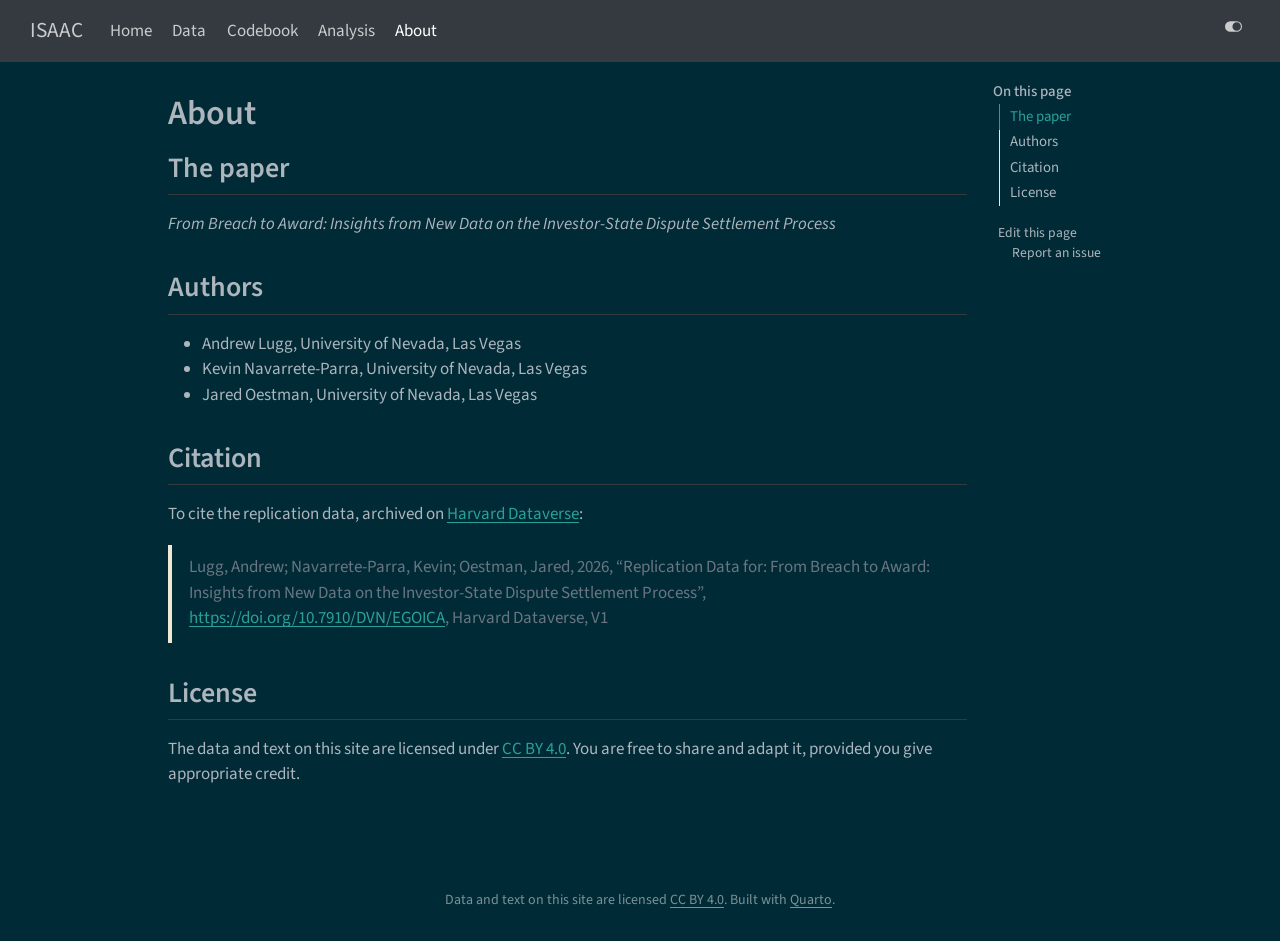
==== commit 2a940c76: "Built site for gh-pages" ====
--- a/about.html
+++ b/about.html
@@ -346,7 +346,9 @@
 <section id="citation" class="level2">
 <h2 class="anchored" data-anchor-id="citation">Citation</h2>
 <p>To cite the replication data, archived on <a href="https://doi.org/10.7910/DVN/EGOICA">Harvard Dataverse</a>:</p>
-<pre><code>Lugg, Andrew; Navarrete-Parra, Kevin; Oestman, Jared, 2026, "Replication Data for: From Breach to Award: Insights from New Data on the Investor-State Dispute Settlement Process", https://doi.org/10.7910/DVN/EGOICA, Harvard Dataverse, V1</code></pre>
+<blockquote class="blockquote">
+<p>Lugg, Andrew; Navarrete-Parra, Kevin; Oestman, Jared, 2026, “Replication Data for: From Breach to Award: Insights from New Data on the Investor-State Dispute Settlement Process”, <a href="https://doi.org/10.7910/DVN/EGOICA" class="uri">https://doi.org/10.7910/DVN/EGOICA</a>, Harvard Dataverse, V1</p>
+</blockquote>
 </section>
 <section id="license" class="level2">
 <h2 class="anchored" data-anchor-id="license">License</h2>
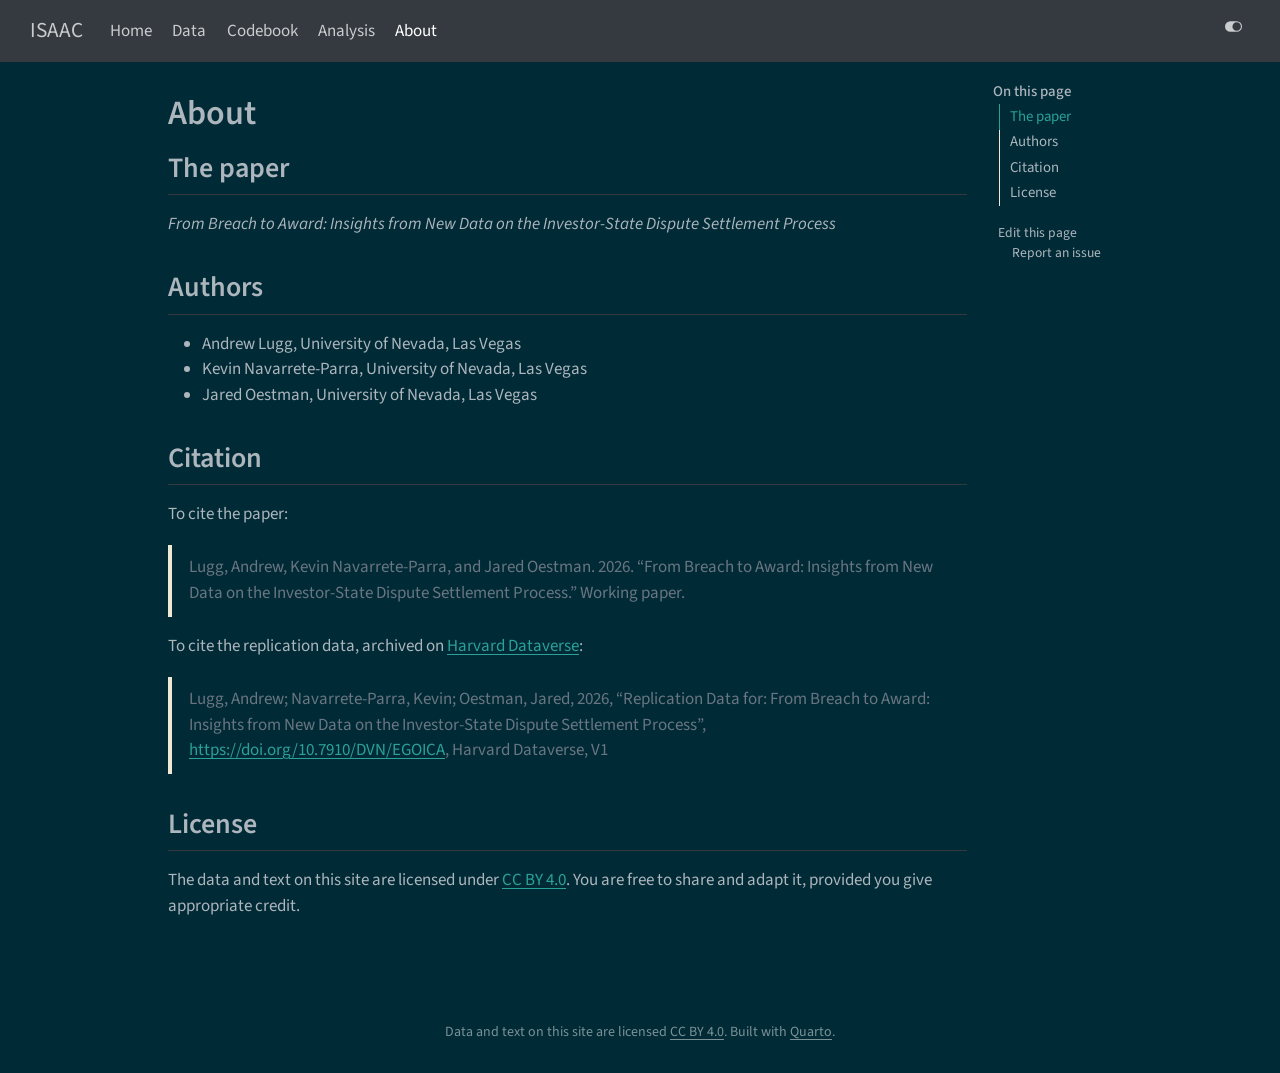
==== commit 8b6a19bc: "Built site for gh-pages" ====
--- a/about.html
+++ b/about.html
@@ -46,8 +46,8 @@
 <link href="site_libs/quarto-html/quarto-syntax-highlighting-dark-b626d73c4c936ccc3cb08be7d45d1df6.css" rel="stylesheet" class="quarto-color-scheme quarto-color-alternate" id="quarto-text-highlighting-styles">
 <script src="site_libs/bootstrap/bootstrap.min.js"></script>
 <link href="site_libs/bootstrap/bootstrap-icons.css" rel="stylesheet">
-<link href="site_libs/bootstrap/bootstrap-a14d652b86e00f03abd5043129e363d4.min.css" rel="stylesheet" append-hash="true" class="quarto-color-scheme" id="quarto-bootstrap" data-mode="light">
-<link href="site_libs/bootstrap/bootstrap-dark-9a0473249bd8761406e753fb908c070d.min.css" rel="stylesheet" append-hash="true" class="quarto-color-scheme quarto-color-alternate" id="quarto-bootstrap" data-mode="dark">
+<link href="site_libs/bootstrap/bootstrap-166690b9c768161ed89deb9505a7d440.min.css" rel="stylesheet" append-hash="true" class="quarto-color-scheme" id="quarto-bootstrap" data-mode="light">
+<link href="site_libs/bootstrap/bootstrap-dark-e3cc4b7bfd47b093bd53b1dd40958750.min.css" rel="stylesheet" append-hash="true" class="quarto-color-scheme quarto-color-alternate" id="quarto-bootstrap" data-mode="dark">
 <script id="quarto-search-options" type="application/json">{
   "location": "navbar",
   "copy-button": false,
@@ -345,6 +345,10 @@
 </section>
 <section id="citation" class="level2">
 <h2 class="anchored" data-anchor-id="citation">Citation</h2>
+<p>To cite the paper:</p>
+<blockquote class="blockquote">
+<p>Lugg, Andrew, Kevin Navarrete-Parra, and Jared Oestman. 2026. “From Breach to Award: Insights from New Data on the Investor-State Dispute Settlement Process.” Working paper.</p>
+</blockquote>
 <p>To cite the replication data, archived on <a href="https://doi.org/10.7910/DVN/EGOICA">Harvard Dataverse</a>:</p>
 <blockquote class="blockquote">
 <p>Lugg, Andrew; Navarrete-Parra, Kevin; Oestman, Jared, 2026, “Replication Data for: From Breach to Award: Insights from New Data on the Investor-State Dispute Settlement Process”, <a href="https://doi.org/10.7910/DVN/EGOICA" class="uri">https://doi.org/10.7910/DVN/EGOICA</a>, Harvard Dataverse, V1</p>
